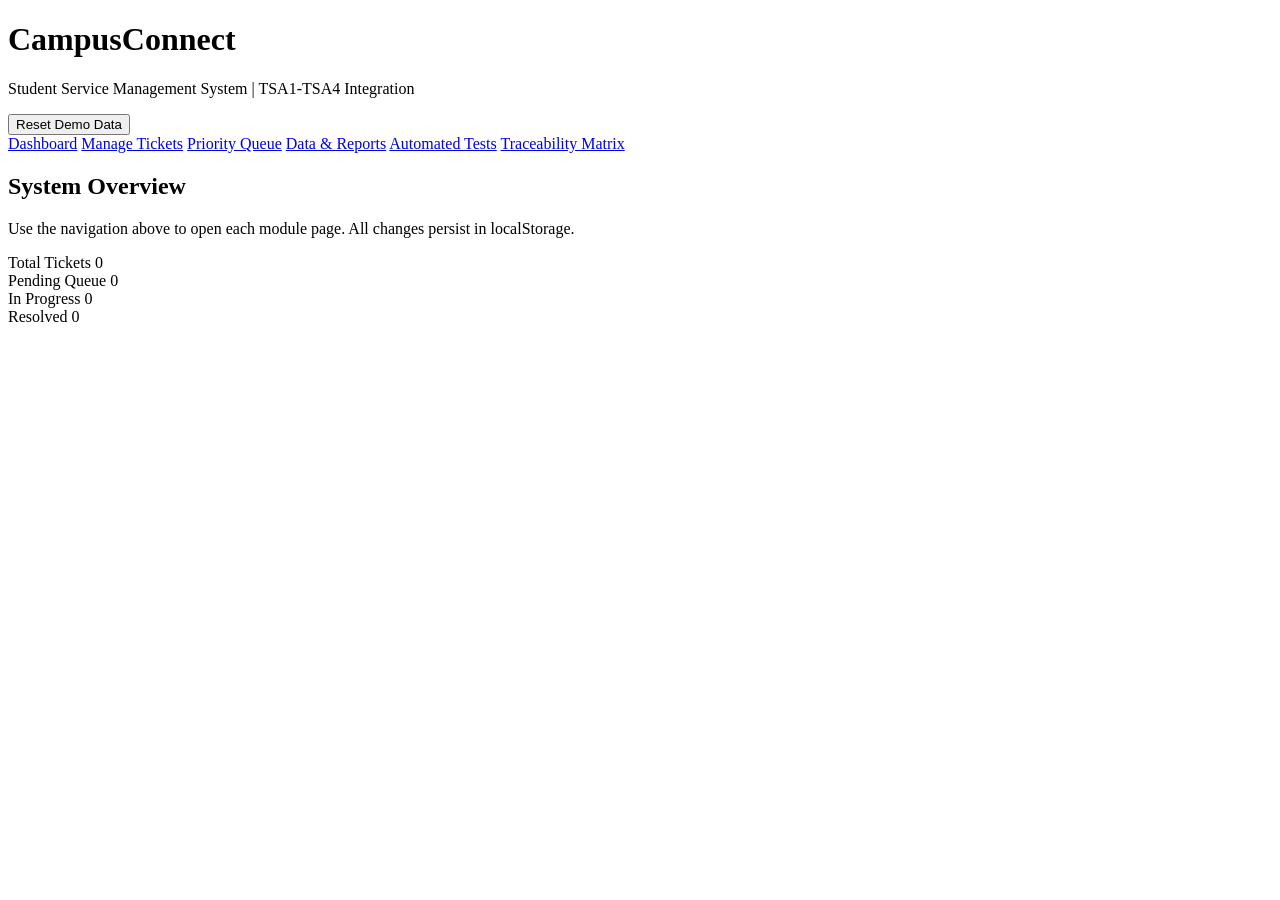
==== index.html @ 9fd21139 "Add files via upload" ====
<!DOCTYPE html>
<html lang="en">
<head>
  <meta charset="UTF-8" />
  <meta name="viewport" content="width=device-width, initial-scale=1.0" />
  <title>CampusConnect - Student Service Management System</title>
  <link rel="stylesheet" href="css/base.css" />
  <link rel="stylesheet" href="css/reports.css" />
</head>
<body>
  <div class="app-container">
    <header class="app-header">
      <div>
        <h1>CampusConnect</h1>
        <p class="subtitle">Student Service Management System | TSA1-TSA4 Integration</p>
      </div>
      <button id="reset-data-btn" class="btn btn-secondary">Reset Demo Data</button>
    </header>

    <nav class="page-nav">
      <a href="index.html" class="active">Dashboard</a>
      <a href="manage-tickets.html">Manage Tickets</a>
      <a href="priority-queue.html">Priority Queue</a>
      <a href="reports.html">Data &amp; Reports</a>
      <a href="tests.html">Automated Tests</a>
      <a href="matrix.html">Traceability Matrix</a>
    </nav>

    <section class="card">
      <h2>System Overview</h2>
      <p class="subtitle">Use the navigation above to open each module page. All changes persist in localStorage.</p>
      <div class="metrics-grid" style="margin-top: 16px;">
        <div class="metric-card">
          <span class="metric-title">Total Tickets</span>
          <span id="metric-total" class="metric-value">0</span>
        </div>
        <div class="metric-card">
          <span class="metric-title">Pending Queue</span>
          <span id="metric-pending" class="metric-value">0</span>
        </div>
        <div class="metric-card">
          <span class="metric-title">In Progress</span>
          <span id="metric-progress" class="metric-value">0</span>
        </div>
        <div class="metric-card">
          <span class="metric-title">Resolved</span>
          <span id="metric-resolved" class="metric-value">0</span>
        </div>
      </div>
    </section>
  </div>

  <script type="module" src="js/app.js"></script>
</body>
</html>
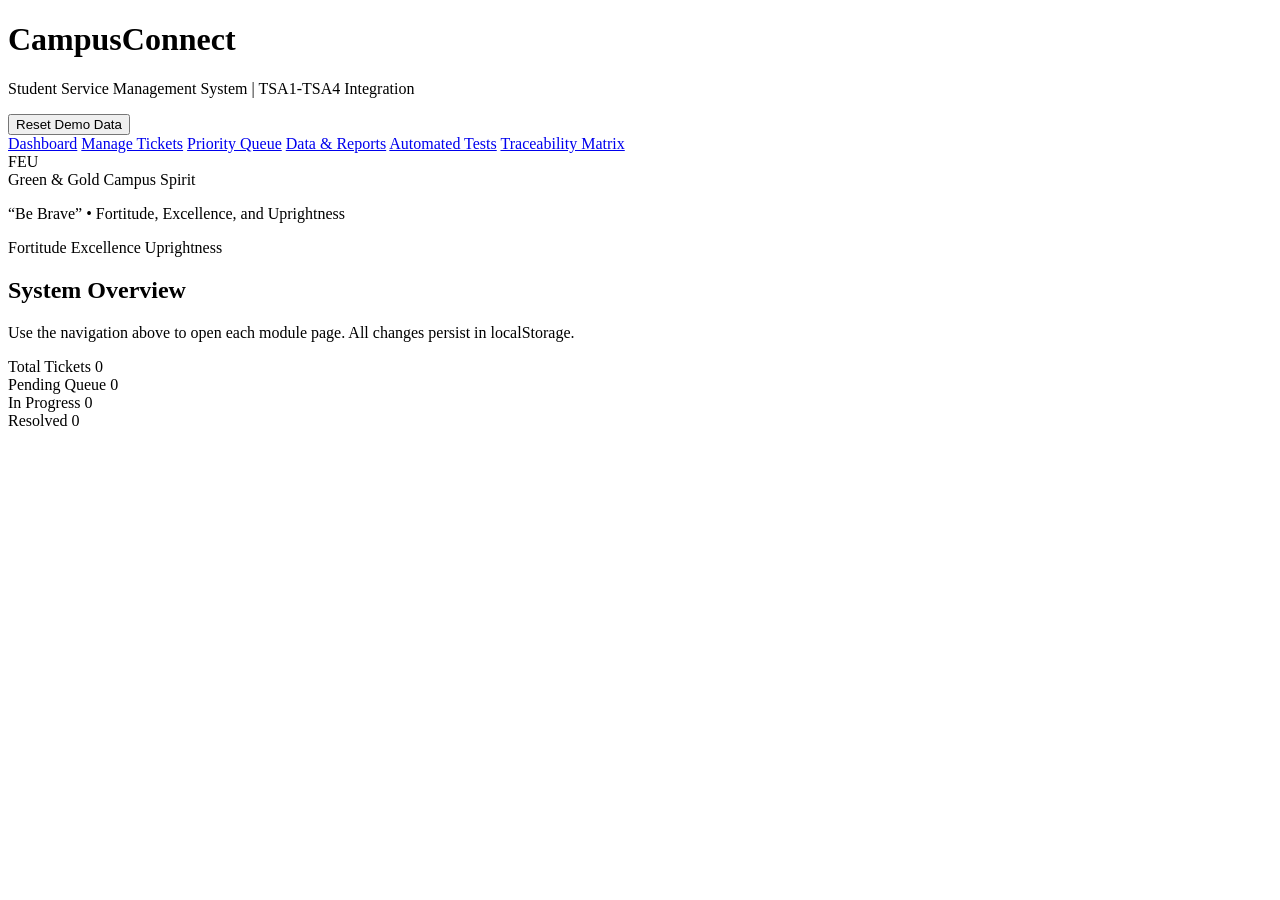
==== commit 068cca85: "Enhance index.html with decorative elements Added decorative accents and updated links to HTML files" ====
--- a/index.html
+++ b/index.html
@@ -19,12 +19,26 @@
 
     <nav class="page-nav">
       <a href="index.html" class="active">Dashboard</a>
-      <a href="manage-tickets.html">Manage Tickets</a>
-      <a href="priority-queue.html">Priority Queue</a>
-      <a href="reports.html">Data &amp; Reports</a>
-      <a href="tests.html">Automated Tests</a>
-      <a href="matrix.html">Traceability Matrix</a>
+      <a href="html/manage-tickets.html">Manage Tickets</a>
+      <a href="html/priority-queue.html">Priority Queue</a>
+      <a href="html/reports.html">Data &amp; Reports</a>
+      <a href="html/tests.html">Automated Tests</a>
+      <a href="html/matrix.html">Traceability Matrix</a>
     </nav>
+
+    <!-- NON-CLICKABLE FEU-INSPIRED DECORATIVE ACCENTS -->
+    <div class="feu-banner-deco" aria-hidden="true">
+      <div class="feu-crest-mark">FEU</div>
+      <div class="feu-banner-text">
+        <span class="feu-kicker">Green &amp; Gold Campus Spirit</span>
+        <p class="feu-motto">&ldquo;Be Brave&rdquo; &bull; Fortitude, Excellence, and Uprightness</p>
+      </div>
+      <div class="feu-values-strip">
+        <span class="feu-pill">Fortitude</span>
+        <span class="feu-pill">Excellence</span>
+        <span class="feu-pill">Uprightness</span>
+      </div>
+    </div>
 
     <section class="card">
       <h2>System Overview</h2>
@@ -52,4 +66,4 @@
 
   <script type="module" src="js/app.js"></script>
 </body>
-</html>+</html>
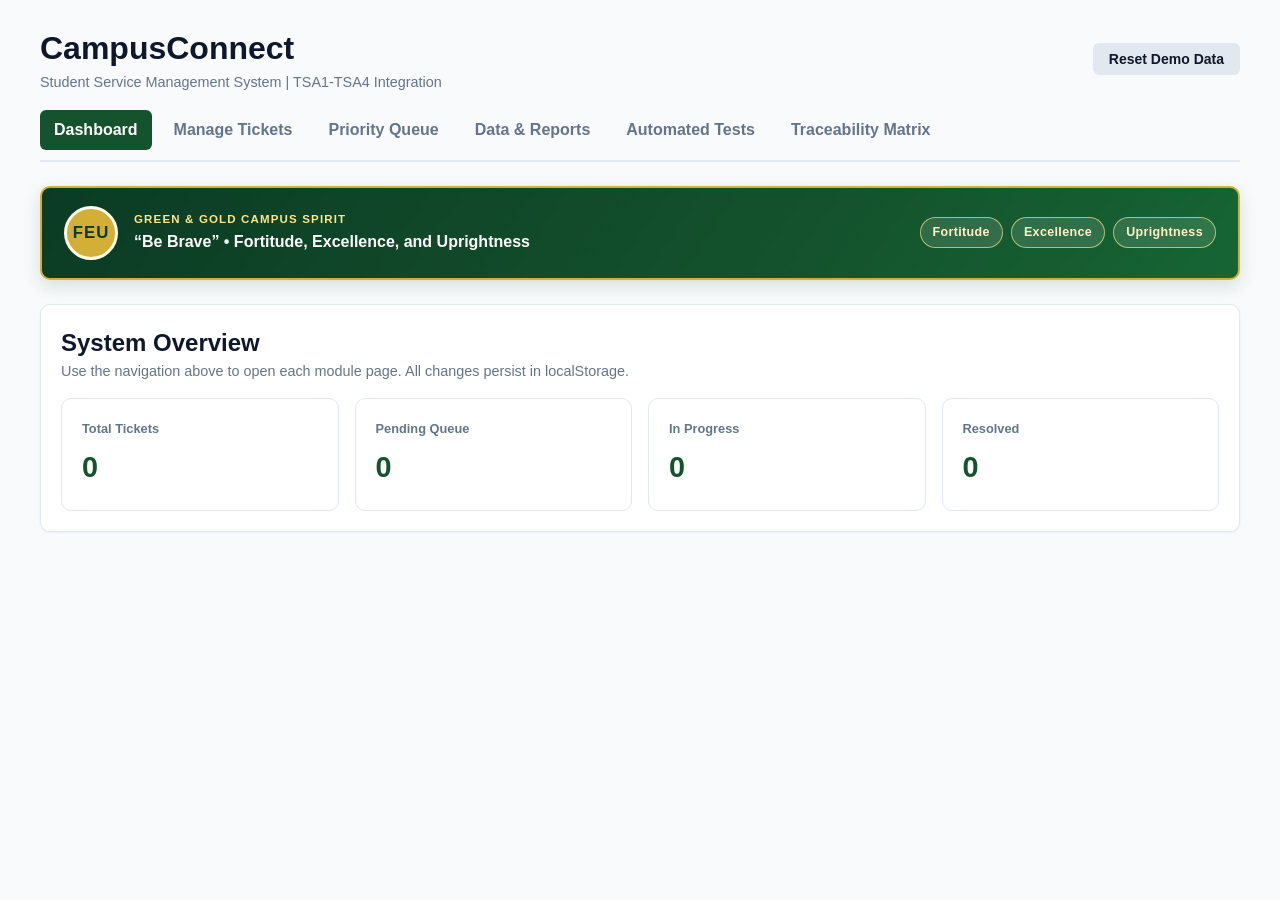
==== commit 4f0af1d8: "Update index.html Updated stylesheet and script paths for testing environment." ====
--- a/index.html
+++ b/index.html
@@ -4,8 +4,8 @@
   <meta charset="UTF-8" />
   <meta name="viewport" content="width=device-width, initial-scale=1.0" />
   <title>CampusConnect - Student Service Management System</title>
-  <link rel="stylesheet" href="css/base.css" />
-  <link rel="stylesheet" href="css/reports.css" />
+  <link rel="stylesheet" href="testing/css/base.css" />
+  <link rel="stylesheet" href="testing/css/reports.css" />
 </head>
 <body>
   <div class="app-container">
@@ -19,11 +19,11 @@
 
     <nav class="page-nav">
       <a href="index.html" class="active">Dashboard</a>
-      <a href="html/manage-tickets.html">Manage Tickets</a>
-      <a href="html/priority-queue.html">Priority Queue</a>
-      <a href="html/reports.html">Data &amp; Reports</a>
-      <a href="html/tests.html">Automated Tests</a>
-      <a href="html/matrix.html">Traceability Matrix</a>
+      <a href="testing/html/manage-tickets.html">Manage Tickets</a>
+      <a href="testing/html/priority-queue.html">Priority Queue</a>
+      <a href="testing/html/reports.html">Data &amp; Reports</a>
+      <a href="testing/html/tests.html">Automated Tests</a>
+      <a href="testing/html/matrix.html">Traceability Matrix</a>
     </nav>
 
     <!-- NON-CLICKABLE FEU-INSPIRED DECORATIVE ACCENTS -->
@@ -64,6 +64,6 @@
     </section>
   </div>
 
-  <script type="module" src="js/app.js"></script>
+  <script type="module" src="testing/js/app.js"></script>
 </body>
 </html>
--- a/testing/css/base.css
+++ b/testing/css/base.css
@@ -0,0 +1,328 @@
+* {
+  box-sizing: border-box;
+  margin: 0;
+  padding: 0;
+}
+
+:root {
+  --primary: #14532d;
+  --primary-hover: #0b3b24;
+  --feu-gold: #d4af37;
+  --feu-gold-soft: #fef3c7;
+  --bg-main: #f8fafc;
+  --bg-card: #ffffff;
+  --border-color: #e2e8f0;
+  --text-main: #0f172a;
+  --text-muted: #64748b;
+  --danger: #ef4444;
+
+  --badge-pending: #fef3c7;
+  --badge-pending-text: #92400e;
+  --badge-progress: #dbeafe;
+  --badge-progress-text: #1e40af;
+  --badge-resolved: #dcfce7;
+  --badge-resolved-text: #166534;
+  --badge-cancelled: #f3f4f6;
+  --badge-cancelled-text: #4b5563;
+
+  --radius-sm: 6px;
+  --radius-md: 10px;
+  --shadow-sm: 0 1px 3px rgba(0, 0, 0, 0.05);
+}
+
+body {
+  font-family: -apple-system, BlinkMacSystemFont, 'Segoe UI', Roboto, Helvetica, Arial, sans-serif;
+  color: var(--text-main);
+  background-color: var(--bg-main);
+  line-height: 1.5;
+  padding: 24px;
+}
+
+.app-container {
+  max-width: 1200px;
+  margin: 0 auto;
+}
+
+.app-header {
+  display: flex;
+  justify-content: space-between;
+  align-items: center;
+  flex-wrap: wrap;
+  gap: 12px;
+  margin-bottom: 16px;
+}
+
+.subtitle {
+  color: var(--text-muted);
+  font-size: 0.9rem;
+}
+
+.page-nav {
+  display: flex;
+  flex-wrap: wrap;
+  gap: 8px;
+  border-bottom: 2px solid var(--border-color);
+  padding-bottom: 10px;
+  margin-bottom: 24px;
+}
+
+.page-nav a {
+  text-decoration: none;
+  color: var(--text-muted);
+  font-weight: 600;
+  padding: 8px 14px;
+  border-radius: var(--radius-sm);
+}
+
+.page-nav a:hover {
+  background-color: #e2e8f0;
+  color: var(--text-main);
+}
+
+.page-nav a.active {
+  background-color: var(--primary);
+  color: #ffffff;
+}
+
+/* Non-clickable FEU-inspired decorative accents */
+.feu-banner-deco,
+.feu-crest-mark,
+.feu-pill {
+  pointer-events: none;
+  user-select: none;
+}
+
+.feu-banner-deco {
+  display: flex;
+  align-items: center;
+  justify-content: space-between;
+  flex-wrap: wrap;
+  gap: 16px;
+  background: linear-gradient(125deg, #0b3b24 0%, #14532d 65%, #166534 100%);
+  color: #ffffff;
+  border: 2px solid var(--feu-gold);
+  border-radius: var(--radius-md);
+  padding: 18px 22px;
+  margin-bottom: 24px;
+  box-shadow: 0 6px 18px rgba(11, 59, 36, 0.14);
+}
+
+.feu-crest-mark {
+  width: 54px;
+  height: 54px;
+  border-radius: 50%;
+  background: var(--feu-gold);
+  color: #0b3b24;
+  font-weight: 800;
+  font-size: 1.05rem;
+  letter-spacing: 0.06em;
+  display: flex;
+  align-items: center;
+  justify-content: center;
+  border: 3px solid #fffbeb;
+  flex-shrink: 0;
+}
+
+.feu-banner-text {
+  flex: 1 1 240px;
+}
+
+.feu-kicker {
+  display: block;
+  font-size: 0.72rem;
+  text-transform: uppercase;
+  letter-spacing: 0.1em;
+  color: #fde68a;
+  font-weight: 700;
+}
+
+.feu-motto {
+  font-size: 1rem;
+  font-weight: 600;
+  margin-top: 2px;
+  color: #ffffff;
+}
+
+.feu-values-strip {
+  display: flex;
+  flex-wrap: wrap;
+  gap: 8px;
+}
+
+.feu-pill {
+  background: rgba(255, 255, 255, 0.12);
+  border: 1px solid rgba(253, 230, 138, 0.65);
+  color: var(--feu-gold-soft);
+  padding: 5px 12px;
+  border-radius: 999px;
+  font-size: 0.78rem;
+  font-weight: 600;
+  letter-spacing: 0.03em;
+}
+
+.card {
+  background: var(--bg-card);
+  border: 1px solid var(--border-color);
+  border-radius: var(--radius-md);
+  padding: 20px;
+  box-shadow: var(--shadow-sm);
+  margin-bottom: 24px;
+}
+
+.card-header {
+  display: flex;
+  justify-content: space-between;
+  align-items: center;
+  flex-wrap: wrap;
+  gap: 12px;
+  margin-bottom: 16px;
+}
+
+.form-group {
+  margin-bottom: 14px;
+}
+
+.form-group label {
+  display: block;
+  font-size: 0.85rem;
+  font-weight: 600;
+  margin-bottom: 6px;
+}
+
+input,
+select,
+textarea {
+  width: 100%;
+  padding: 9px 12px;
+  border: 1px solid var(--border-color);
+  border-radius: var(--radius-sm);
+  font-size: 0.9rem;
+}
+
+input:focus,
+select:focus,
+textarea:focus {
+  outline: 2px solid var(--primary);
+  border-color: transparent;
+}
+
+.btn {
+  padding: 8px 16px;
+  border-radius: var(--radius-sm);
+  font-weight: 600;
+  cursor: pointer;
+  border: none;
+  font-size: 0.875rem;
+}
+
+.btn-primary {
+  background-color: var(--primary);
+  color: #ffffff;
+}
+
+.btn-primary:hover {
+  background-color: var(--primary-hover);
+}
+
+.btn-secondary {
+  background-color: #e2e8f0;
+  color: var(--text-main);
+}
+
+.btn-danger {
+  background-color: #fee2e2;
+  color: var(--danger);
+}
+
+.btn-sm {
+  padding: 4px 8px;
+  font-size: 0.75rem;
+}
+
+.btn-block {
+  width: 100%;
+}
+
+.table-responsive {
+  overflow-x: auto;
+}
+
+.data-table {
+  width: 100%;
+  border-collapse: collapse;
+  text-align: left;
+}
+
+.data-table th {
+  background-color: #f1f5f9;
+  color: var(--text-muted);
+  font-size: 0.75rem;
+  text-transform: uppercase;
+  letter-spacing: 0.05em;
+  padding: 10px 14px;
+}
+
+.data-table td {
+  padding: 12px 14px;
+  border-bottom: 1px solid var(--border-color);
+  font-size: 0.875rem;
+}
+
+.badge {
+  display: inline-block;
+  padding: 3px 8px;
+  border-radius: 9999px;
+  font-size: 0.75rem;
+  font-weight: 600;
+}
+
+.badge-pending { background: var(--badge-pending); color: var(--badge-pending-text); }
+.badge-progress { background: var(--badge-progress); color: var(--badge-progress-text); }
+.badge-resolved { background: var(--badge-resolved); color: var(--badge-resolved-text); }
+.badge-cancelled { background: var(--badge-cancelled); color: var(--badge-cancelled-text); }
+
+.badge-urgent { background: #fee2e2; color: #991b1b; }
+.badge-high { background: #ffedd5; color: #9a3412; }
+.badge-medium { background: #fef9c3; color: #854d0e; }
+.badge-low { background: #f1f5f9; color: #475569; }
+
+.modal {
+  display: none;
+  position: fixed;
+  inset: 0;
+  background: rgba(15, 23, 42, 0.55);
+  justify-content: center;
+  align-items: center;
+  z-index: 100;
+  padding: 16px;
+}
+
+.modal.active {
+  display: flex;
+}
+
+.modal-content {
+  width: 100%;
+  max-width: 420px;
+}
+
+.modal-header {
+  display: flex;
+  justify-content: space-between;
+  align-items: center;
+  margin-bottom: 14px;
+}
+
+.close-btn {
+  background: none;
+  border: none;
+  font-size: 1.5rem;
+  cursor: pointer;
+}
+
+.modal-footer {
+  display: flex;
+  justify-content: flex-end;
+  gap: 8px;
+  margin-top: 16px;
+}
--- a/testing/css/reports.css
+++ b/testing/css/reports.css
@@ -0,0 +1,27 @@
+.metrics-grid {
+  display: grid;
+  grid-template-columns: repeat(auto-fit, minmax(180px, 1fr));
+  gap: 16px;
+}
+
+.metric-card {
+  background: var(--bg-card);
+  border: 1px solid var(--border-color);
+  border-radius: var(--radius-md);
+  padding: 20px;
+  display: flex;
+  flex-direction: column;
+}
+
+.metric-title {
+  color: var(--text-muted);
+  font-size: 0.8rem;
+  font-weight: 600;
+}
+
+.metric-value {
+  font-size: 1.8rem;
+  font-weight: 700;
+  margin-top: 8px;
+  color: var(--primary);
+}
